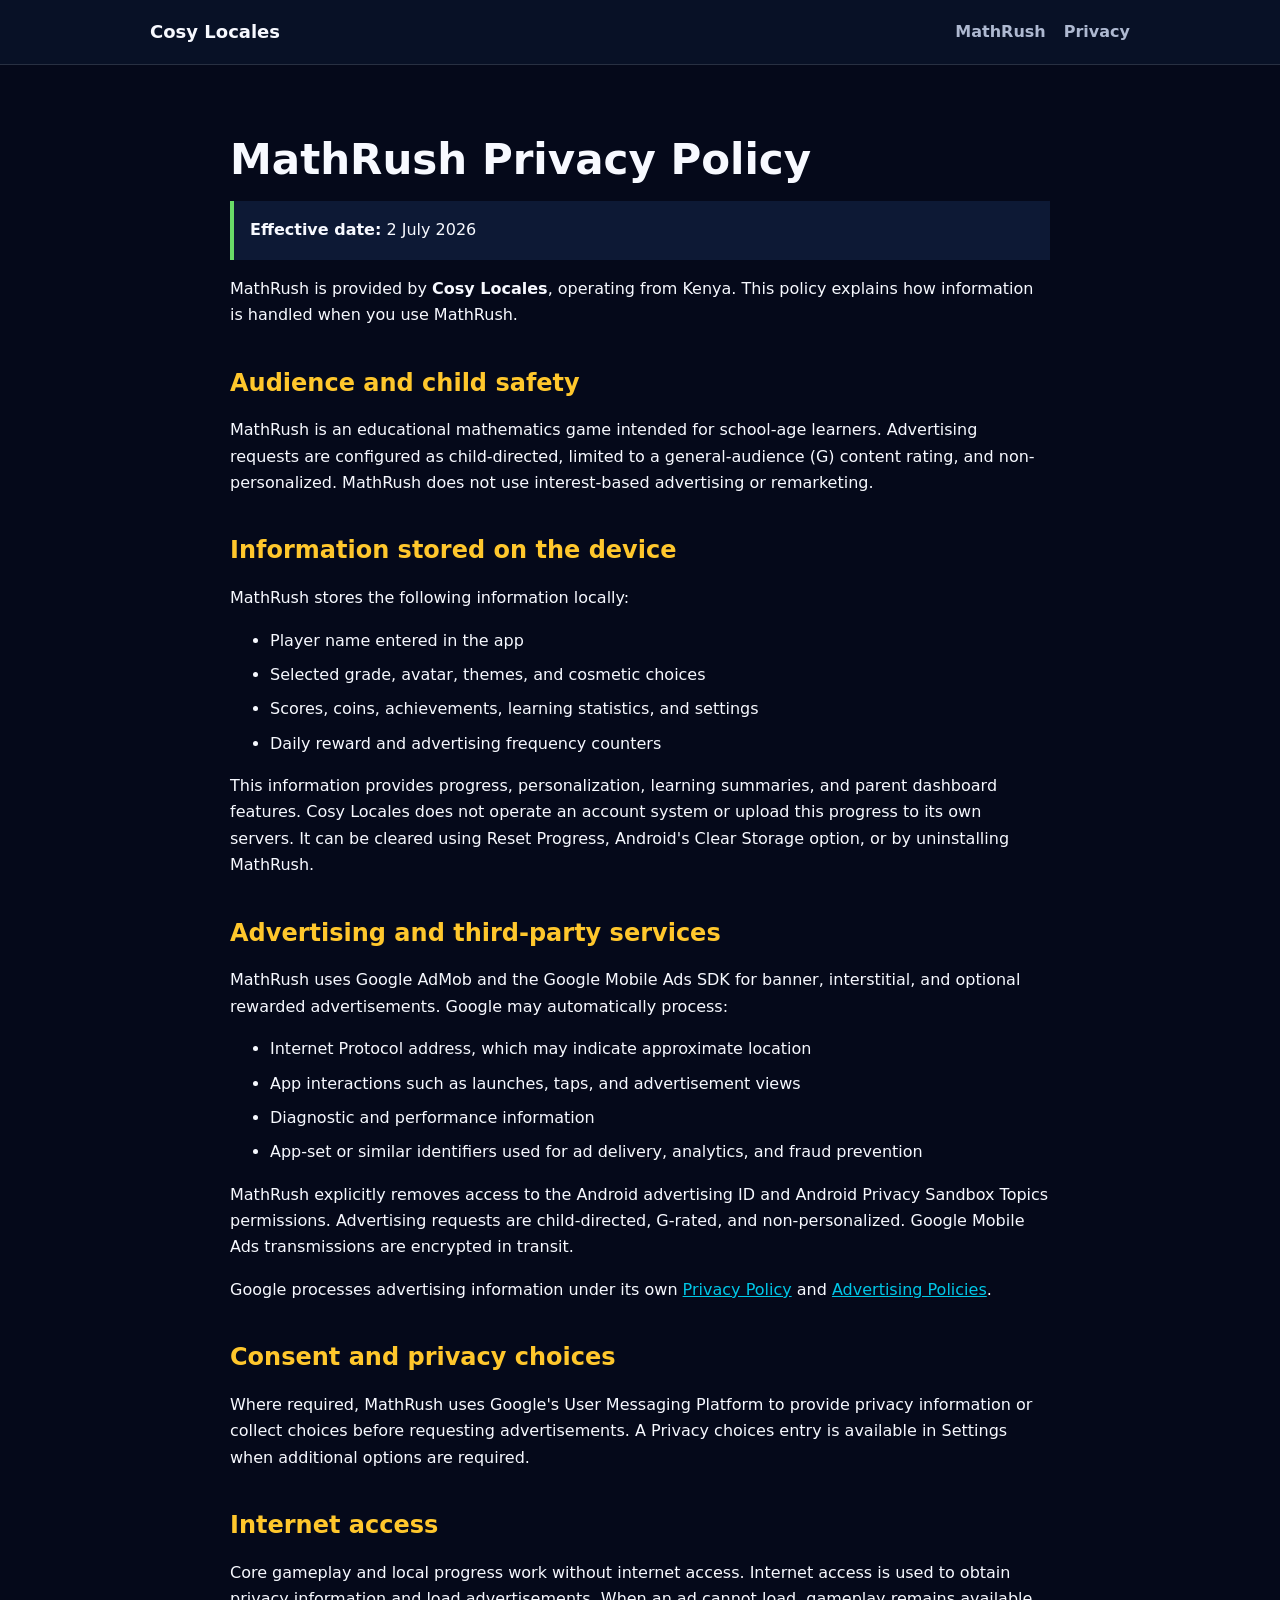
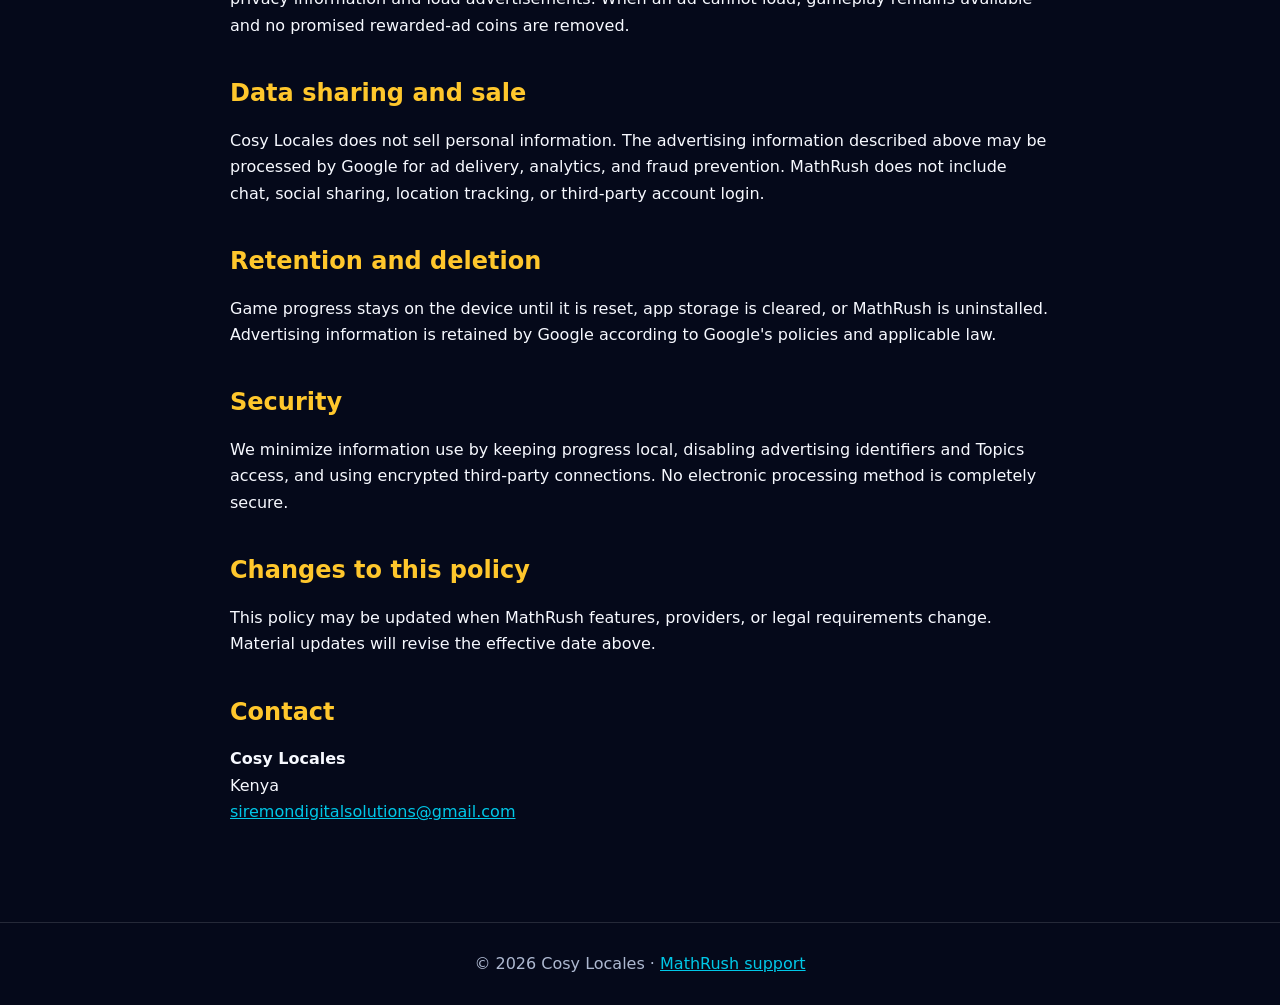
==== privacy.html @ db1fddf8 "Publish MathRush support and privacy site" ====
<!doctype html>
<html lang="en">
<head>
  <meta charset="utf-8">
  <meta name="viewport" content="width=device-width, initial-scale=1">
  <meta name="description" content="MathRush privacy policy from Cosy Locales.">
  <title>MathRush Privacy Policy | Cosy Locales</title>
  <link rel="stylesheet" href="styles.css">
</head>
<body>
  <header>
    <nav aria-label="Main navigation">
      <a class="brand" href="./">Cosy Locales</a>
      <div class="nav-links"><a href="./">MathRush</a><a href="privacy.html" aria-current="page">Privacy</a></div>
    </nav>
  </header>
  <main class="legal">
    <h1>MathRush Privacy Policy</h1>
    <p class="notice"><strong>Effective date:</strong> 2 July 2026</p>
    <p>MathRush is provided by <strong>Cosy Locales</strong>, operating from Kenya. This policy explains how information is handled when you use MathRush.</p>

    <h2>Audience and child safety</h2>
    <p>MathRush is an educational mathematics game intended for school-age learners. Advertising requests are configured as child-directed, limited to a general-audience (G) content rating, and non-personalized. MathRush does not use interest-based advertising or remarketing.</p>

    <h2>Information stored on the device</h2>
    <p>MathRush stores the following information locally:</p>
    <ul>
      <li>Player name entered in the app</li>
      <li>Selected grade, avatar, themes, and cosmetic choices</li>
      <li>Scores, coins, achievements, learning statistics, and settings</li>
      <li>Daily reward and advertising frequency counters</li>
    </ul>
    <p>This information provides progress, personalization, learning summaries, and parent dashboard features. Cosy Locales does not operate an account system or upload this progress to its own servers. It can be cleared using Reset Progress, Android's Clear Storage option, or by uninstalling MathRush.</p>

    <h2>Advertising and third-party services</h2>
    <p>MathRush uses Google AdMob and the Google Mobile Ads SDK for banner, interstitial, and optional rewarded advertisements. Google may automatically process:</p>
    <ul>
      <li>Internet Protocol address, which may indicate approximate location</li>
      <li>App interactions such as launches, taps, and advertisement views</li>
      <li>Diagnostic and performance information</li>
      <li>App-set or similar identifiers used for ad delivery, analytics, and fraud prevention</li>
    </ul>
    <p>MathRush explicitly removes access to the Android advertising ID and Android Privacy Sandbox Topics permissions. Advertising requests are child-directed, G-rated, and non-personalized. Google Mobile Ads transmissions are encrypted in transit.</p>
    <p>Google processes advertising information under its own <a href="https://policies.google.com/privacy">Privacy Policy</a> and <a href="https://policies.google.com/technologies/ads">Advertising Policies</a>.</p>

    <h2>Consent and privacy choices</h2>
    <p>Where required, MathRush uses Google's User Messaging Platform to provide privacy information or collect choices before requesting advertisements. A Privacy choices entry is available in Settings when additional options are required.</p>

    <h2>Internet access</h2>
    <p>Core gameplay and local progress work without internet access. Internet access is used to obtain privacy information and load advertisements. When an ad cannot load, gameplay remains available and no promised rewarded-ad coins are removed.</p>

    <h2>Data sharing and sale</h2>
    <p>Cosy Locales does not sell personal information. The advertising information described above may be processed by Google for ad delivery, analytics, and fraud prevention. MathRush does not include chat, social sharing, location tracking, or third-party account login.</p>

    <h2>Retention and deletion</h2>
    <p>Game progress stays on the device until it is reset, app storage is cleared, or MathRush is uninstalled. Advertising information is retained by Google according to Google's policies and applicable law.</p>

    <h2>Security</h2>
    <p>We minimize information use by keeping progress local, disabling advertising identifiers and Topics access, and using encrypted third-party connections. No electronic processing method is completely secure.</p>

    <h2>Changes to this policy</h2>
    <p>This policy may be updated when MathRush features, providers, or legal requirements change. Material updates will revise the effective date above.</p>

    <h2>Contact</h2>
    <p><strong>Cosy Locales</strong><br>Kenya<br><a href="mailto:siremondigitalsolutions@gmail.com">siremondigitalsolutions@gmail.com</a></p>
  </main>
  <footer>© 2026 Cosy Locales · <a href="./">MathRush support</a></footer>
</body>
</html>
---- styles.css ----
:root {
  color-scheme: dark;
  --bg: #05091a;
  --surface: #0d1935;
  --surface-2: #142548;
  --text: #f7f9ff;
  --muted: #aeb9d1;
  --cyan: #00c8e8;
  --yellow: #ffc72c;
  --green: #69db67;
  --pink: #ff5c7a;
  --line: rgba(255, 255, 255, 0.13);
}
* { box-sizing: border-box; }
html { scroll-behavior: smooth; }
body {
  margin: 0;
  background: var(--bg);
  color: var(--text);
  font-family: Inter, ui-sans-serif, system-ui, -apple-system, BlinkMacSystemFont, "Segoe UI", sans-serif;
  line-height: 1.65;
}
a { color: var(--cyan); }
a:hover { color: #7eeaff; }
header {
  border-bottom: 1px solid var(--line);
  background: #081126;
}
nav {
  width: min(100% - 32px, 980px);
  min-height: 64px;
  margin: auto;
  display: flex;
  align-items: center;
  justify-content: space-between;
  gap: 20px;
}
.brand {
  color: var(--text);
  font-size: 18px;
  font-weight: 900;
  text-decoration: none;
}
.nav-links { display: flex; gap: 18px; }
.nav-links a { color: var(--muted); font-weight: 700; text-decoration: none; }
main { width: min(100% - 32px, 980px); margin: auto; }
.hero {
  min-height: min(720px, calc(100vh - 64px));
  display: grid;
  align-content: center;
  justify-items: center;
  padding: 48px 0 72px;
  text-align: center;
}
.hero img { width: min(74vw, 430px); height: auto; }
h1, h2, h3 { line-height: 1.2; letter-spacing: 0; }
h1 { margin: 22px 0 10px; font-size: clamp(36px, 8vw, 68px); }
.hero p { max-width: 650px; margin: 0; color: var(--muted); font-size: 18px; }
.actions { display: flex; flex-wrap: wrap; justify-content: center; gap: 12px; margin-top: 28px; }
.button {
  min-height: 44px;
  padding: 10px 18px;
  display: inline-flex;
  align-items: center;
  justify-content: center;
  border: 1px solid var(--cyan);
  border-radius: 6px;
  background: var(--cyan);
  color: #031019;
  font-weight: 900;
  text-decoration: none;
}
.button.secondary { background: transparent; color: var(--text); border-color: var(--line); }
.band { border-top: 1px solid var(--line); padding: 56px 0; }
.band h2 { margin-top: 0; font-size: 30px; }
.grid { display: grid; grid-template-columns: repeat(3, 1fr); gap: 14px; }
.card { padding: 20px; border: 1px solid var(--line); border-radius: 8px; background: var(--surface); }
.card h3 { margin: 0 0 8px; font-size: 18px; }
.card p { margin: 0; color: var(--muted); }
.legal { width: min(100% - 32px, 820px); margin: auto; padding: 48px 0 80px; }
.legal h1 { font-size: 42px; }
.legal h2 { margin-top: 40px; color: var(--yellow); font-size: 24px; }
.legal li { margin-bottom: 8px; }
.notice { padding: 16px; border-left: 4px solid var(--green); background: var(--surface); }
footer { border-top: 1px solid var(--line); color: var(--muted); text-align: center; padding: 28px 16px; }
@media (max-width: 680px) {
  nav { align-items: flex-start; padding: 14px 0; }
  .nav-links { flex-direction: column; gap: 6px; text-align: right; }
  .hero { min-height: calc(100vh - 86px); }
  .grid { grid-template-columns: 1fr; }
  .legal h1 { font-size: 34px; }
}
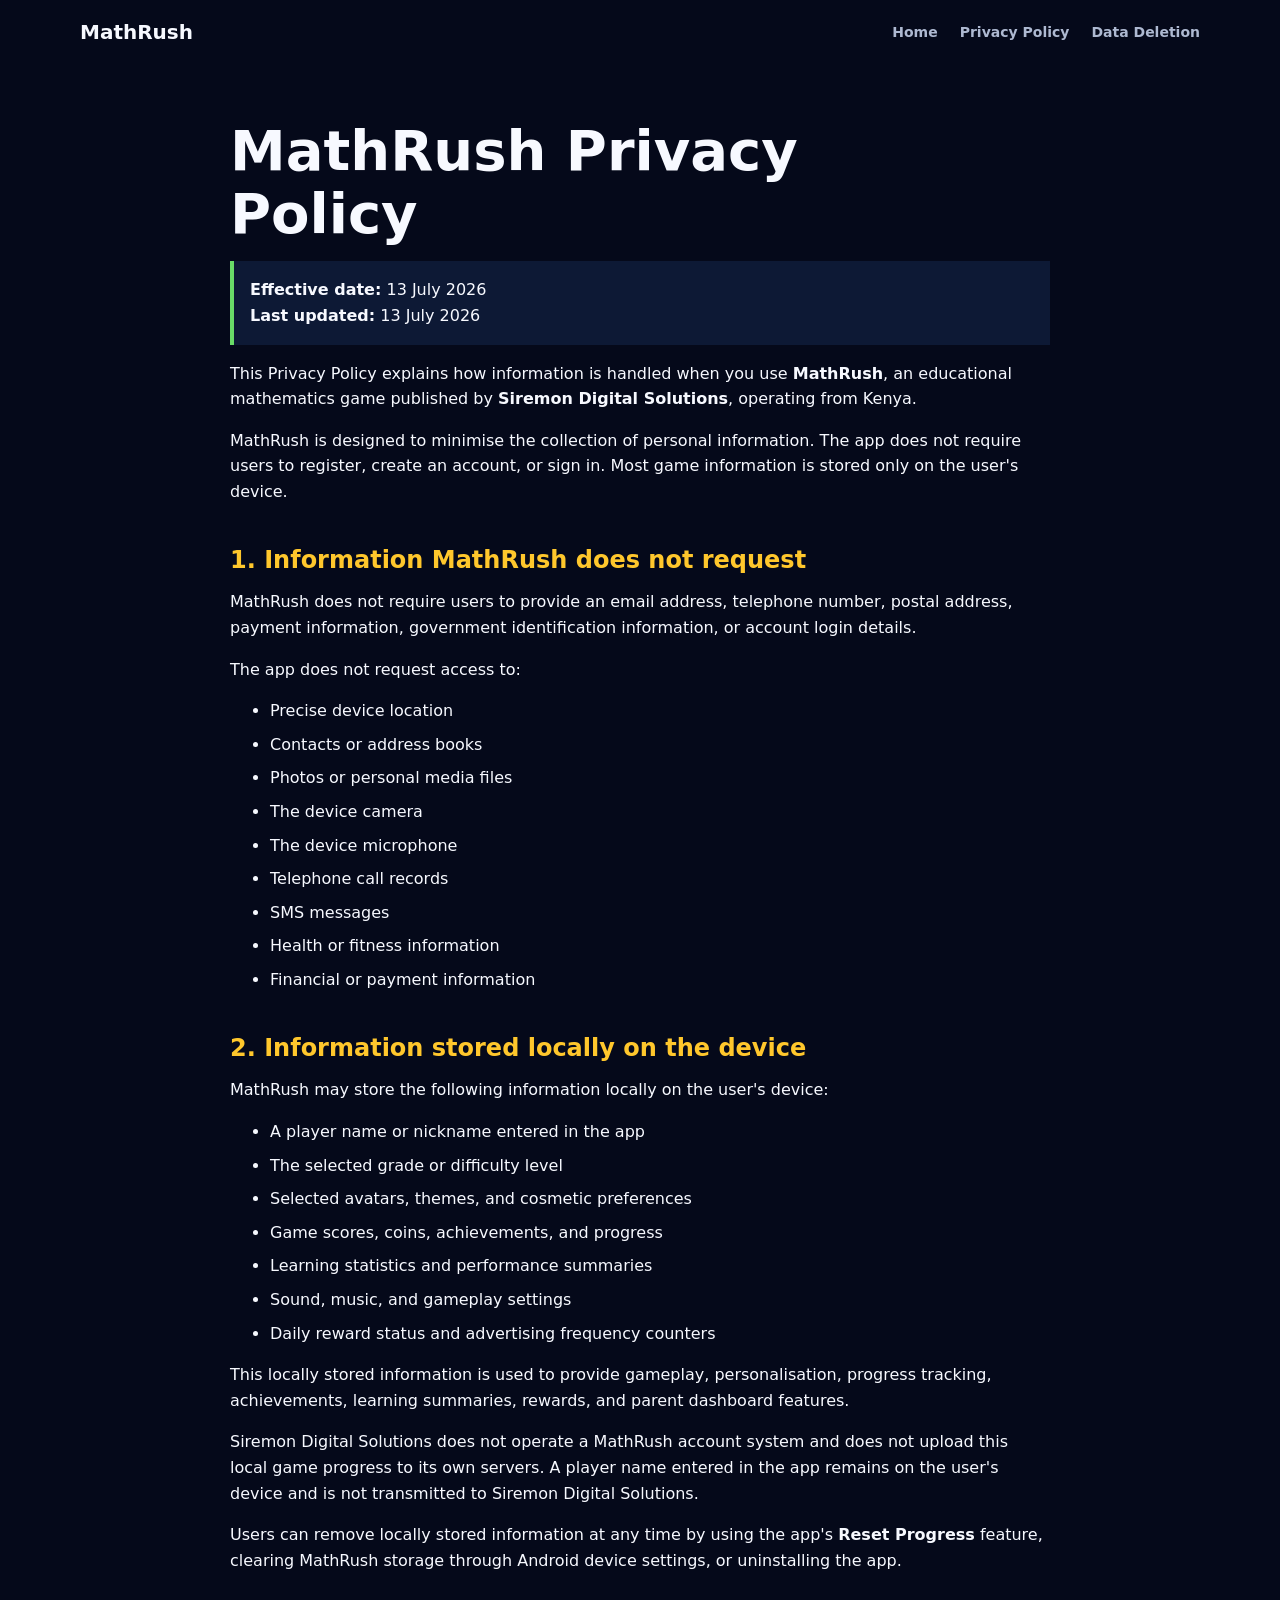
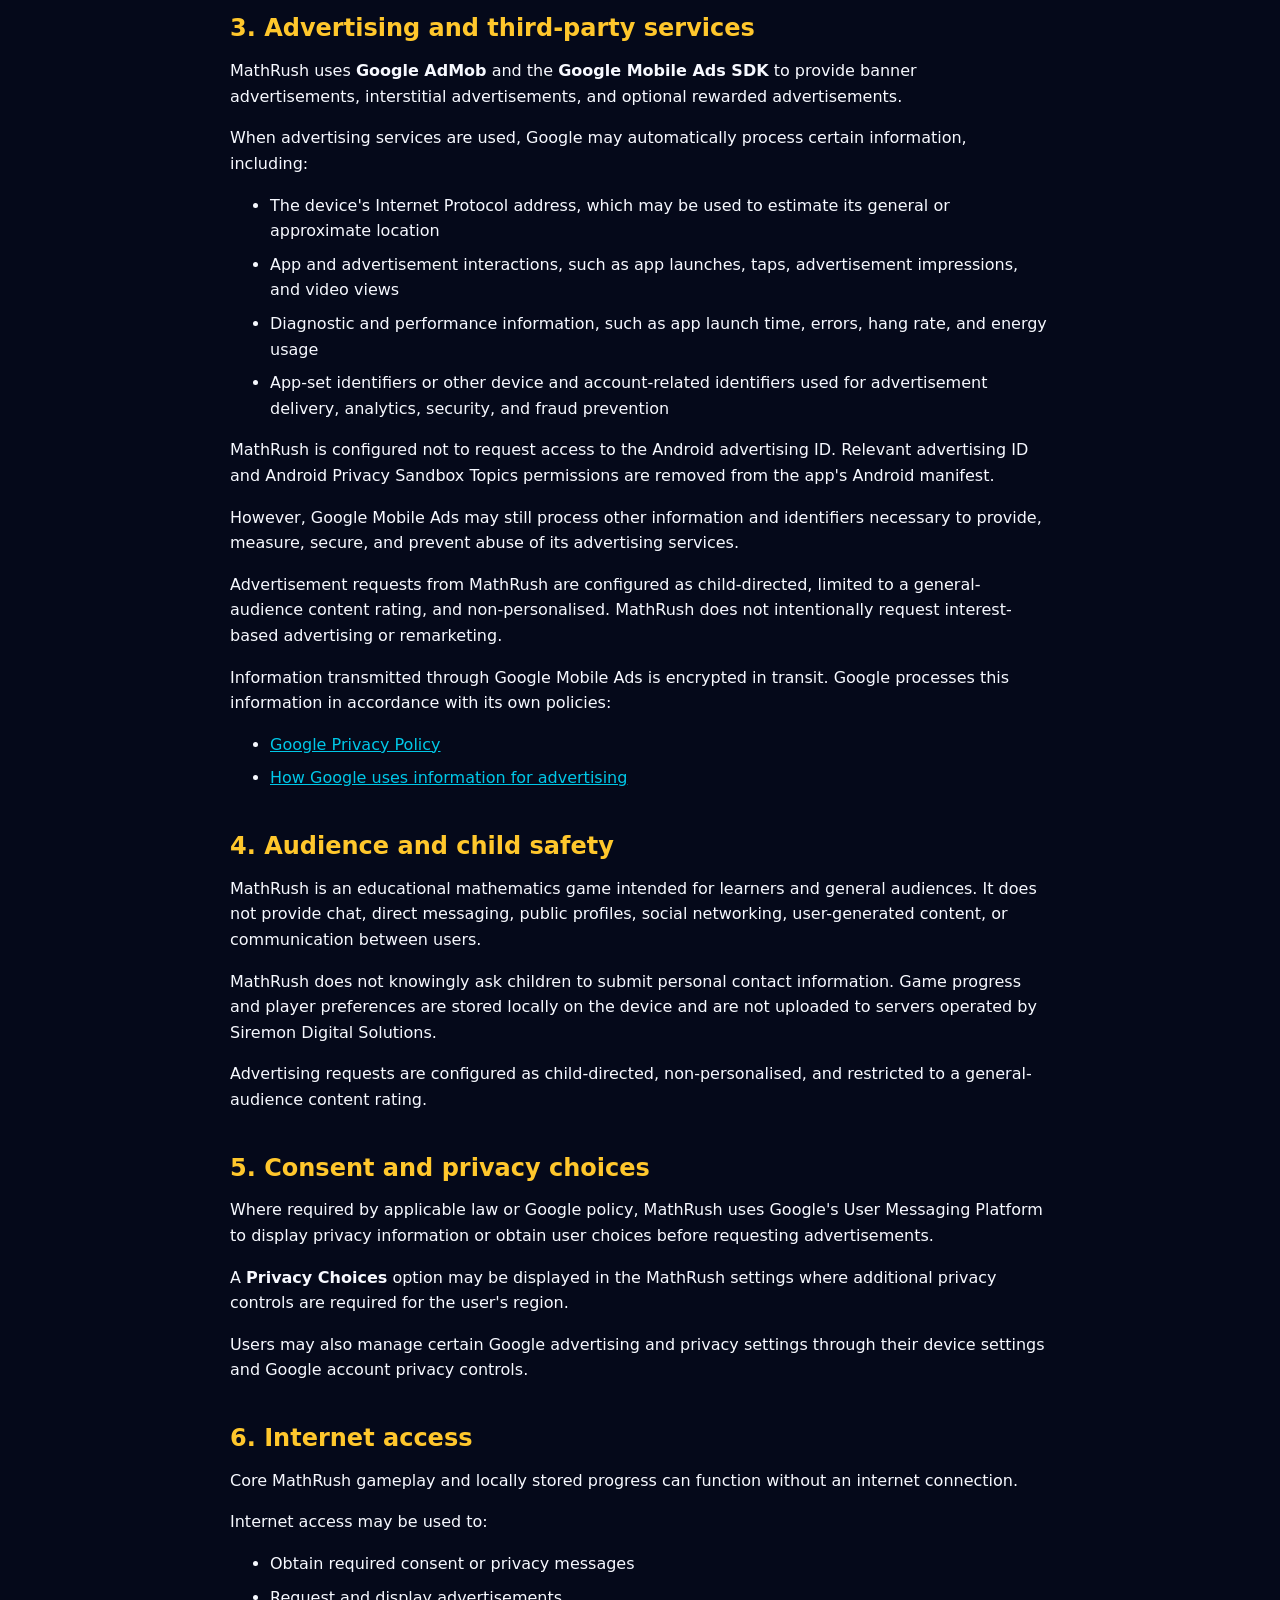
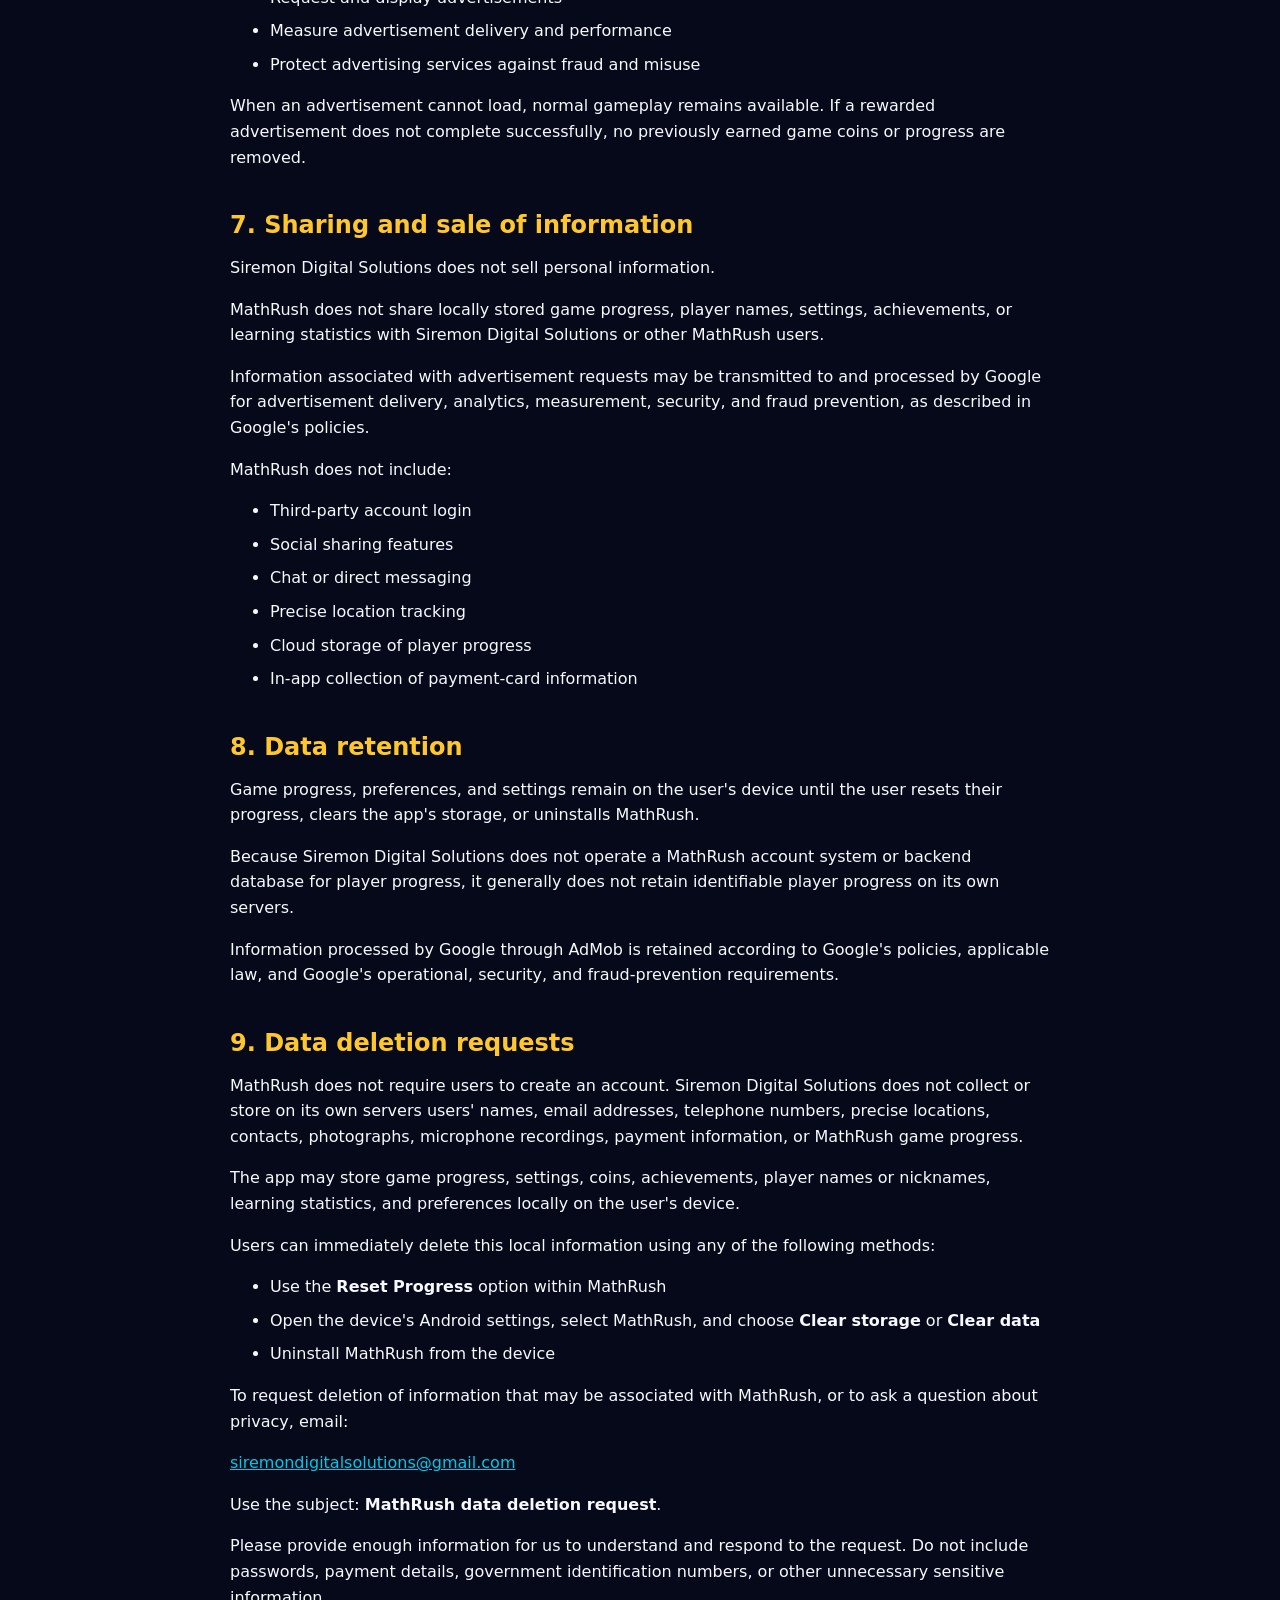
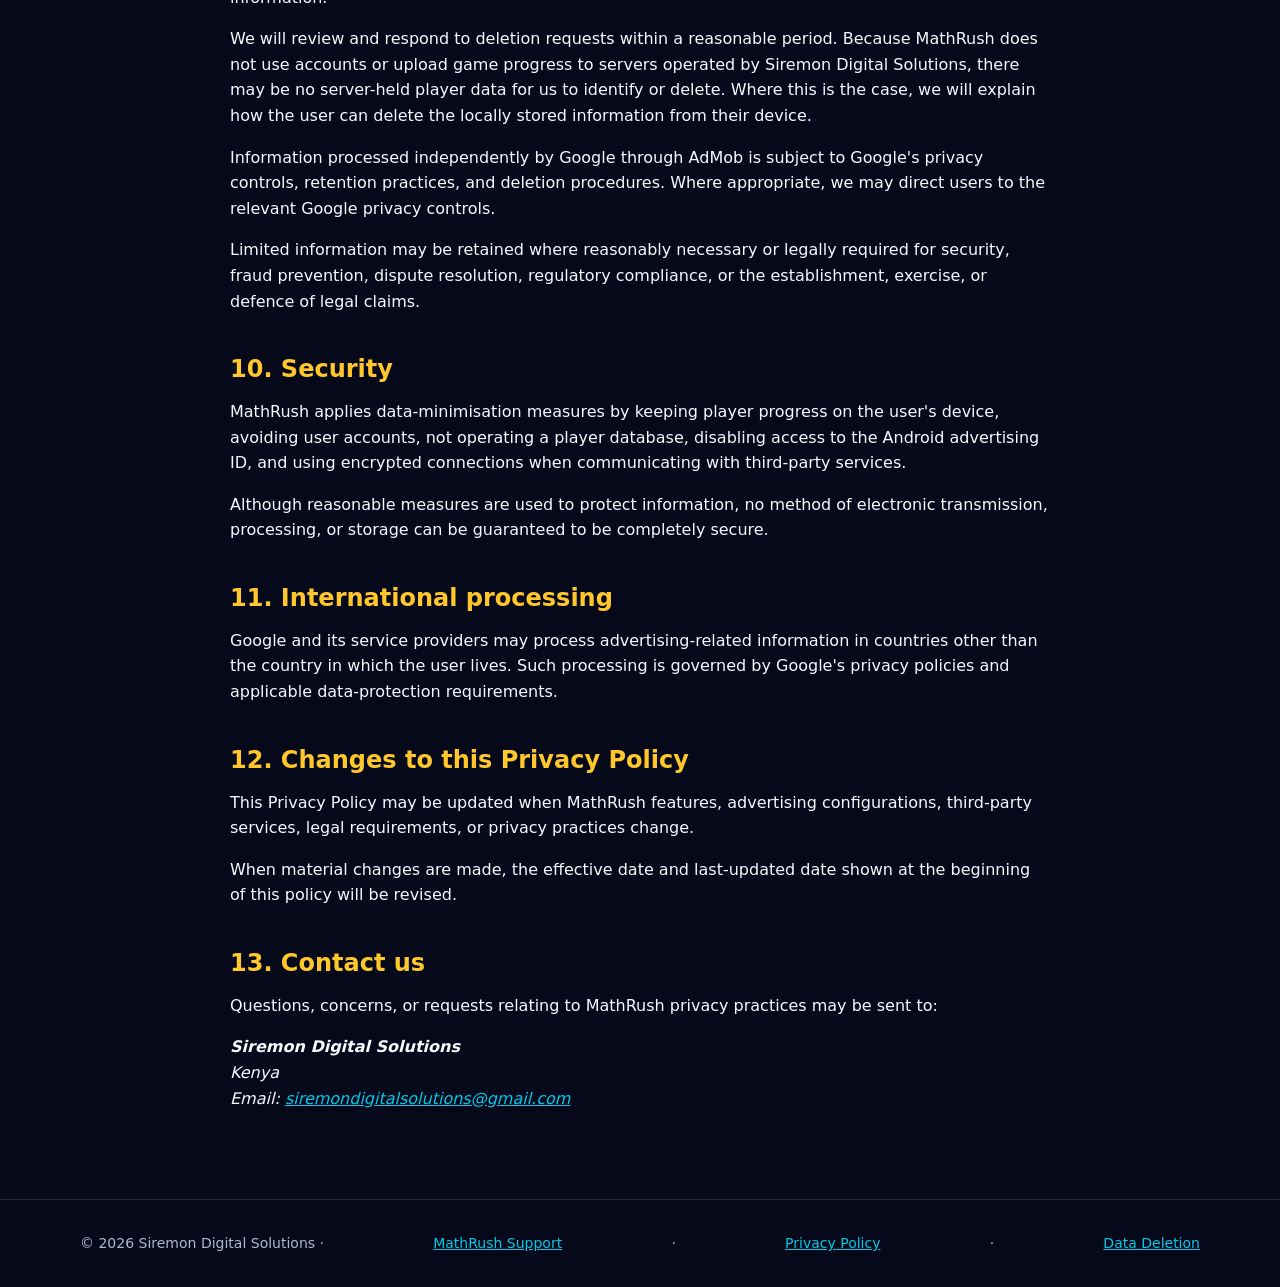
==== commit 5b6444c9: "Update privacy.html" ====
--- a/privacy.html
+++ b/privacy.html
@@ -2,68 +2,450 @@
 <html lang="en">
 <head>
   <meta charset="utf-8">
+
   <meta name="viewport" content="width=device-width, initial-scale=1">
-  <meta name="description" content="MathRush privacy policy from Cosy Locales.">
-  <title>MathRush Privacy Policy | Cosy Locales</title>
+
+  <meta
+    name="description"
+    content="Privacy Policy and data deletion information for the MathRush educational mathematics game, published by Siremon Digital Solutions."
+  >
+
+  <title>MathRush Privacy Policy | Siremon Digital Solutions</title>
+
   <link rel="stylesheet" href="styles.css">
 </head>
+
 <body>
   <header>
     <nav aria-label="Main navigation">
-      <a class="brand" href="./">Cosy Locales</a>
-      <div class="nav-links"><a href="./">MathRush</a><a href="privacy.html" aria-current="page">Privacy</a></div>
+      <a class="brand" href="./">MathRush</a>
+
+      <div class="nav-links">
+        <a href="./">Home</a>
+        <a href="privacy.html" aria-current="page">Privacy Policy</a>
+        <a href="#data-deletion">Data Deletion</a>
+      </div>
     </nav>
   </header>
+
   <main class="legal">
     <h1>MathRush Privacy Policy</h1>
-    <p class="notice"><strong>Effective date:</strong> 2 July 2026</p>
-    <p>MathRush is provided by <strong>Cosy Locales</strong>, operating from Kenya. This policy explains how information is handled when you use MathRush.</p>
-
-    <h2>Audience and child safety</h2>
-    <p>MathRush is an educational mathematics game intended for school-age learners. Advertising requests are configured as child-directed, limited to a general-audience (G) content rating, and non-personalized. MathRush does not use interest-based advertising or remarketing.</p>
-
-    <h2>Information stored on the device</h2>
-    <p>MathRush stores the following information locally:</p>
-    <ul>
-      <li>Player name entered in the app</li>
-      <li>Selected grade, avatar, themes, and cosmetic choices</li>
-      <li>Scores, coins, achievements, learning statistics, and settings</li>
-      <li>Daily reward and advertising frequency counters</li>
-    </ul>
-    <p>This information provides progress, personalization, learning summaries, and parent dashboard features. Cosy Locales does not operate an account system or upload this progress to its own servers. It can be cleared using Reset Progress, Android's Clear Storage option, or by uninstalling MathRush.</p>
-
-    <h2>Advertising and third-party services</h2>
-    <p>MathRush uses Google AdMob and the Google Mobile Ads SDK for banner, interstitial, and optional rewarded advertisements. Google may automatically process:</p>
-    <ul>
-      <li>Internet Protocol address, which may indicate approximate location</li>
-      <li>App interactions such as launches, taps, and advertisement views</li>
-      <li>Diagnostic and performance information</li>
-      <li>App-set or similar identifiers used for ad delivery, analytics, and fraud prevention</li>
-    </ul>
-    <p>MathRush explicitly removes access to the Android advertising ID and Android Privacy Sandbox Topics permissions. Advertising requests are child-directed, G-rated, and non-personalized. Google Mobile Ads transmissions are encrypted in transit.</p>
-    <p>Google processes advertising information under its own <a href="https://policies.google.com/privacy">Privacy Policy</a> and <a href="https://policies.google.com/technologies/ads">Advertising Policies</a>.</p>
-
-    <h2>Consent and privacy choices</h2>
-    <p>Where required, MathRush uses Google's User Messaging Platform to provide privacy information or collect choices before requesting advertisements. A Privacy choices entry is available in Settings when additional options are required.</p>
-
-    <h2>Internet access</h2>
-    <p>Core gameplay and local progress work without internet access. Internet access is used to obtain privacy information and load advertisements. When an ad cannot load, gameplay remains available and no promised rewarded-ad coins are removed.</p>
-
-    <h2>Data sharing and sale</h2>
-    <p>Cosy Locales does not sell personal information. The advertising information described above may be processed by Google for ad delivery, analytics, and fraud prevention. MathRush does not include chat, social sharing, location tracking, or third-party account login.</p>
-
-    <h2>Retention and deletion</h2>
-    <p>Game progress stays on the device until it is reset, app storage is cleared, or MathRush is uninstalled. Advertising information is retained by Google according to Google's policies and applicable law.</p>
-
-    <h2>Security</h2>
-    <p>We minimize information use by keeping progress local, disabling advertising identifiers and Topics access, and using encrypted third-party connections. No electronic processing method is completely secure.</p>
-
-    <h2>Changes to this policy</h2>
-    <p>This policy may be updated when MathRush features, providers, or legal requirements change. Material updates will revise the effective date above.</p>
-
-    <h2>Contact</h2>
-    <p><strong>Cosy Locales</strong><br>Kenya<br><a href="mailto:siremondigitalsolutions@gmail.com">siremondigitalsolutions@gmail.com</a></p>
+
+    <p class="notice">
+      <strong>Effective date:</strong> 13 July 2026<br>
+      <strong>Last updated:</strong> 13 July 2026
+    </p>
+
+    <p>
+      This Privacy Policy explains how information is handled when you use
+      <strong>MathRush</strong>, an educational mathematics game published by
+      <strong>Siremon Digital Solutions</strong>, operating from Kenya.
+    </p>
+
+    <p>
+      MathRush is designed to minimise the collection of personal information.
+      The app does not require users to register, create an account, or sign in.
+      Most game information is stored only on the user's device.
+    </p>
+
+    <h2>1. Information MathRush does not request</h2>
+
+    <p>
+      MathRush does not require users to provide an email address, telephone
+      number, postal address, payment information, government identification
+      information, or account login details.
+    </p>
+
+    <p>
+      The app does not request access to:
+    </p>
+
+    <ul>
+      <li>Precise device location</li>
+      <li>Contacts or address books</li>
+      <li>Photos or personal media files</li>
+      <li>The device camera</li>
+      <li>The device microphone</li>
+      <li>Telephone call records</li>
+      <li>SMS messages</li>
+      <li>Health or fitness information</li>
+      <li>Financial or payment information</li>
+    </ul>
+
+    <h2>2. Information stored locally on the device</h2>
+
+    <p>
+      MathRush may store the following information locally on the user's
+      device:
+    </p>
+
+    <ul>
+      <li>A player name or nickname entered in the app</li>
+      <li>The selected grade or difficulty level</li>
+      <li>Selected avatars, themes, and cosmetic preferences</li>
+      <li>Game scores, coins, achievements, and progress</li>
+      <li>Learning statistics and performance summaries</li>
+      <li>Sound, music, and gameplay settings</li>
+      <li>Daily reward status and advertising frequency counters</li>
+    </ul>
+
+    <p>
+      This locally stored information is used to provide gameplay,
+      personalisation, progress tracking, achievements, learning summaries,
+      rewards, and parent dashboard features.
+    </p>
+
+    <p>
+      Siremon Digital Solutions does not operate a MathRush account system and
+      does not upload this local game progress to its own servers. A player name
+      entered in the app remains on the user's device and is not transmitted to
+      Siremon Digital Solutions.
+    </p>
+
+    <p>
+      Users can remove locally stored information at any time by using the
+      app's <strong>Reset Progress</strong> feature, clearing MathRush storage
+      through Android device settings, or uninstalling the app.
+    </p>
+
+    <h2>3. Advertising and third-party services</h2>
+
+    <p>
+      MathRush uses <strong>Google AdMob</strong> and the
+      <strong>Google Mobile Ads SDK</strong> to provide banner advertisements,
+      interstitial advertisements, and optional rewarded advertisements.
+    </p>
+
+    <p>
+      When advertising services are used, Google may automatically process
+      certain information, including:
+    </p>
+
+    <ul>
+      <li>
+        The device's Internet Protocol address, which may be used to estimate
+        its general or approximate location
+      </li>
+
+      <li>
+        App and advertisement interactions, such as app launches, taps,
+        advertisement impressions, and video views
+      </li>
+
+      <li>
+        Diagnostic and performance information, such as app launch time,
+        errors, hang rate, and energy usage
+      </li>
+
+      <li>
+        App-set identifiers or other device and account-related identifiers
+        used for advertisement delivery, analytics, security, and fraud
+        prevention
+      </li>
+    </ul>
+
+    <p>
+      MathRush is configured not to request access to the Android advertising
+      ID. Relevant advertising ID and Android Privacy Sandbox Topics
+      permissions are removed from the app's Android manifest.
+    </p>
+
+    <p>
+      However, Google Mobile Ads may still process other information and
+      identifiers necessary to provide, measure, secure, and prevent abuse of
+      its advertising services.
+    </p>
+
+    <p>
+      Advertisement requests from MathRush are configured as child-directed,
+      limited to a general-audience content rating, and non-personalised.
+      MathRush does not intentionally request interest-based advertising or
+      remarketing.
+    </p>
+
+    <p>
+      Information transmitted through Google Mobile Ads is encrypted in transit.
+      Google processes this information in accordance with its own policies:
+    </p>
+
+    <ul>
+      <li>
+        <a
+          href="https://policies.google.com/privacy"
+          target="_blank"
+          rel="noopener noreferrer"
+        >
+          Google Privacy Policy
+        </a>
+      </li>
+
+      <li>
+        <a
+          href="https://policies.google.com/technologies/ads"
+          target="_blank"
+          rel="noopener noreferrer"
+        >
+          How Google uses information for advertising
+        </a>
+      </li>
+    </ul>
+
+    <h2>4. Audience and child safety</h2>
+
+    <p>
+      MathRush is an educational mathematics game intended for learners and
+      general audiences. It does not provide chat, direct messaging, public
+      profiles, social networking, user-generated content, or communication
+      between users.
+    </p>
+
+    <p>
+      MathRush does not knowingly ask children to submit personal contact
+      information. Game progress and player preferences are stored locally on
+      the device and are not uploaded to servers operated by Siremon Digital
+      Solutions.
+    </p>
+
+    <p>
+      Advertising requests are configured as child-directed,
+      non-personalised, and restricted to a general-audience content rating.
+    </p>
+
+    <h2>5. Consent and privacy choices</h2>
+
+    <p>
+      Where required by applicable law or Google policy, MathRush uses Google's
+      User Messaging Platform to display privacy information or obtain user
+      choices before requesting advertisements.
+    </p>
+
+    <p>
+      A <strong>Privacy Choices</strong> option may be displayed in the
+      MathRush settings where additional privacy controls are required for the
+      user's region.
+    </p>
+
+    <p>
+      Users may also manage certain Google advertising and privacy settings
+      through their device settings and Google account privacy controls.
+    </p>
+
+    <h2>6. Internet access</h2>
+
+    <p>
+      Core MathRush gameplay and locally stored progress can function without
+      an internet connection.
+    </p>
+
+    <p>
+      Internet access may be used to:
+    </p>
+
+    <ul>
+      <li>Obtain required consent or privacy messages</li>
+      <li>Request and display advertisements</li>
+      <li>Measure advertisement delivery and performance</li>
+      <li>Protect advertising services against fraud and misuse</li>
+    </ul>
+
+    <p>
+      When an advertisement cannot load, normal gameplay remains available. If
+      a rewarded advertisement does not complete successfully, no previously
+      earned game coins or progress are removed.
+    </p>
+
+    <h2>7. Sharing and sale of information</h2>
+
+    <p>
+      Siremon Digital Solutions does not sell personal information.
+    </p>
+
+    <p>
+      MathRush does not share locally stored game progress, player names,
+      settings, achievements, or learning statistics with Siremon Digital
+      Solutions or other MathRush users.
+    </p>
+
+    <p>
+      Information associated with advertisement requests may be transmitted to
+      and processed by Google for advertisement delivery, analytics,
+      measurement, security, and fraud prevention, as described in Google's
+      policies.
+    </p>
+
+    <p>
+      MathRush does not include:
+    </p>
+
+    <ul>
+      <li>Third-party account login</li>
+      <li>Social sharing features</li>
+      <li>Chat or direct messaging</li>
+      <li>Precise location tracking</li>
+      <li>Cloud storage of player progress</li>
+      <li>In-app collection of payment-card information</li>
+    </ul>
+
+    <h2>8. Data retention</h2>
+
+    <p>
+      Game progress, preferences, and settings remain on the user's device
+      until the user resets their progress, clears the app's storage, or
+      uninstalls MathRush.
+    </p>
+
+    <p>
+      Because Siremon Digital Solutions does not operate a MathRush account
+      system or backend database for player progress, it generally does not
+      retain identifiable player progress on its own servers.
+    </p>
+
+    <p>
+      Information processed by Google through AdMob is retained according to
+      Google's policies, applicable law, and Google's operational, security,
+      and fraud-prevention requirements.
+    </p>
+
+    <section id="data-deletion">
+      <h2>9. Data deletion requests</h2>
+
+      <p>
+        MathRush does not require users to create an account. Siremon Digital
+        Solutions does not collect or store on its own servers users' names,
+        email addresses, telephone numbers, precise locations, contacts,
+        photographs, microphone recordings, payment information, or MathRush
+        game progress.
+      </p>
+
+      <p>
+        The app may store game progress, settings, coins, achievements, player
+        names or nicknames, learning statistics, and preferences locally on the
+        user's device.
+      </p>
+
+      <p>
+        Users can immediately delete this local information using any of the
+        following methods:
+      </p>
+
+      <ul>
+        <li>Use the <strong>Reset Progress</strong> option within MathRush</li>
+
+        <li>
+          Open the device's Android settings, select MathRush, and choose
+          <strong>Clear storage</strong> or <strong>Clear data</strong>
+        </li>
+
+        <li>Uninstall MathRush from the device</li>
+      </ul>
+
+      <p>
+        To request deletion of information that may be associated with
+        MathRush, or to ask a question about privacy, email:
+      </p>
+
+      <p>
+        <a
+          href="mailto:siremondigitalsolutions@gmail.com?subject=MathRush%20data%20deletion%20request"
+        >
+          siremondigitalsolutions@gmail.com
+        </a>
+      </p>
+
+      <p>
+        Use the subject:
+        <strong>MathRush data deletion request</strong>.
+      </p>
+
+      <p>
+        Please provide enough information for us to understand and respond to
+        the request. Do not include passwords, payment details, government
+        identification numbers, or other unnecessary sensitive information.
+      </p>
+
+      <p>
+        We will review and respond to deletion requests within a reasonable
+        period. Because MathRush does not use accounts or upload game progress
+        to servers operated by Siremon Digital Solutions, there may be no
+        server-held player data for us to identify or delete. Where this is the
+        case, we will explain how the user can delete the locally stored
+        information from their device.
+      </p>
+
+      <p>
+        Information processed independently by Google through AdMob is subject
+        to Google's privacy controls, retention practices, and deletion
+        procedures. Where appropriate, we may direct users to the relevant
+        Google privacy controls.
+      </p>
+
+      <p>
+        Limited information may be retained where reasonably necessary or
+        legally required for security, fraud prevention, dispute resolution,
+        regulatory compliance, or the establishment, exercise, or defence of
+        legal claims.
+      </p>
+    </section>
+
+    <h2>10. Security</h2>
+
+    <p>
+      MathRush applies data-minimisation measures by keeping player progress on
+      the user's device, avoiding user accounts, not operating a player
+      database, disabling access to the Android advertising ID, and using
+      encrypted connections when communicating with third-party services.
+    </p>
+
+    <p>
+      Although reasonable measures are used to protect information, no method
+      of electronic transmission, processing, or storage can be guaranteed to
+      be completely secure.
+    </p>
+
+    <h2>11. International processing</h2>
+
+    <p>
+      Google and its service providers may process advertising-related
+      information in countries other than the country in which the user lives.
+      Such processing is governed by Google's privacy policies and applicable
+      data-protection requirements.
+    </p>
+
+    <h2>12. Changes to this Privacy Policy</h2>
+
+    <p>
+      This Privacy Policy may be updated when MathRush features, advertising
+      configurations, third-party services, legal requirements, or privacy
+      practices change.
+    </p>
+
+    <p>
+      When material changes are made, the effective date and last-updated date
+      shown at the beginning of this policy will be revised.
+    </p>
+
+    <h2>13. Contact us</h2>
+
+    <p>
+      Questions, concerns, or requests relating to MathRush privacy practices
+      may be sent to:
+    </p>
+
+    <address>
+      <strong>Siremon Digital Solutions</strong><br>
+      Kenya<br>
+      Email:
+      <a href="mailto:siremondigitalsolutions@gmail.com">
+        siremondigitalsolutions@gmail.com
+      </a>
+    </address>
   </main>
-  <footer>© 2026 Cosy Locales · <a href="./">MathRush support</a></footer>
+
+  <footer>
+    © 2026 Siremon Digital Solutions ·
+    <a href="./">MathRush Support</a> ·
+    <a href="privacy.html">Privacy Policy</a> ·
+    <a href="#data-deletion">Data Deletion</a>
+  </footer>
 </body>
-</html>+</html>
--- a/styles.css
+++ b/styles.css
@@ -9,8 +9,10 @@
   --yellow: #ffc72c;
   --green: #69db67;
   --pink: #ff5c7a;
-  --line: rgba(255, 255, 255, 0.13);
-}
+  --line: rgba(255, 255, 255, 0.14);
+  --content: 1120px;
+}
+
 * { box-sizing: border-box; }
 html { scroll-behavior: smooth; }
 body {
@@ -18,48 +20,86 @@
   background: var(--bg);
   color: var(--text);
   font-family: Inter, ui-sans-serif, system-ui, -apple-system, BlinkMacSystemFont, "Segoe UI", sans-serif;
-  line-height: 1.65;
+  line-height: 1.6;
 }
 a { color: var(--cyan); }
-a:hover { color: #7eeaff; }
-header {
+a:hover { color: #8cecff; }
+
+.site-header {
+  position: sticky;
+  top: 0;
+  z-index: 20;
   border-bottom: 1px solid var(--line);
-  background: #081126;
+  background: rgba(5, 9, 26, 0.94);
+  backdrop-filter: blur(14px);
 }
 nav {
-  width: min(100% - 32px, 980px);
+  width: min(calc(100% - 32px), var(--content));
   min-height: 64px;
   margin: auto;
   display: flex;
   align-items: center;
   justify-content: space-between;
-  gap: 20px;
+  gap: 24px;
 }
 .brand {
   color: var(--text);
-  font-size: 18px;
+  font-size: 20px;
   font-weight: 900;
   text-decoration: none;
 }
-.nav-links { display: flex; gap: 18px; }
-.nav-links a { color: var(--muted); font-weight: 700; text-decoration: none; }
-main { width: min(100% - 32px, 980px); margin: auto; }
+.nav-links { display: flex; align-items: center; gap: 22px; }
+.nav-links a { color: var(--muted); font-size: 14px; font-weight: 750; text-decoration: none; }
+
 .hero {
-  min-height: min(720px, calc(100vh - 64px));
+  position: relative;
+  min-height: min(780px, calc(88vh - 32px));
   display: grid;
-  align-content: center;
-  justify-items: center;
-  padding: 48px 0 72px;
-  text-align: center;
-}
-.hero img { width: min(74vw, 430px); height: auto; }
-h1, h2, h3 { line-height: 1.2; letter-spacing: 0; }
-h1 { margin: 22px 0 10px; font-size: clamp(36px, 8vw, 68px); }
-.hero p { max-width: 650px; margin: 0; color: var(--muted); font-size: 18px; }
-.actions { display: flex; flex-wrap: wrap; justify-content: center; gap: 12px; margin-top: 28px; }
+  align-items: end;
+  overflow: hidden;
+  border-bottom: 1px solid var(--line);
+  background: #020513;
+}
+.hero-media {
+  position: absolute;
+  inset: 0;
+  background-image: linear-gradient(90deg, rgba(2, 5, 19, 0.92) 0%, rgba(2, 5, 19, 0.36) 50%, rgba(2, 5, 19, 0.7) 100%), url("mathrush-logo.webp");
+  background-repeat: no-repeat;
+  background-position: center;
+  background-size: min(76vh, 760px);
+}
+.hero-media::after {
+  content: "";
+  position: absolute;
+  inset: auto 0 0;
+  height: 38%;
+  background: linear-gradient(transparent, #05091a);
+}
+.hero-copy {
+  position: relative;
+  z-index: 1;
+  width: min(calc(100% - 32px), var(--content));
+  margin: 0 auto;
+  padding: 60px 0 72px;
+}
+.eyebrow {
+  margin: 0 0 8px;
+  color: var(--cyan);
+  font-size: 13px;
+  font-weight: 850;
+  text-transform: uppercase;
+  letter-spacing: 0;
+}
+h1, h2, h3 { margin-top: 0; line-height: 1.12; letter-spacing: 0; }
+h1 { max-width: 700px; margin-bottom: 6px; font-size: clamp(54px, 10vw, 104px); }
+h2 { margin-bottom: 16px; font-size: clamp(32px, 5vw, 52px); }
+h3 { margin-bottom: 10px; font-size: 21px; }
+.hero-lead { margin: 0; color: var(--yellow); font-size: clamp(20px, 3vw, 30px); font-weight: 850; }
+.hero-detail { max-width: 560px; margin: 12px 0 0; color: var(--muted); font-size: 17px; }
+.actions { display: flex; flex-wrap: wrap; gap: 12px; margin-top: 28px; }
 .button {
-  min-height: 44px;
-  padding: 10px 18px;
+  min-height: 46px;
+  padding: 11px 18px;
   display: inline-flex;
   align-items: center;
   justify-content: center;
@@ -67,26 +107,111 @@
   border-radius: 6px;
   background: var(--cyan);
   color: #031019;
-  font-weight: 900;
+  font-weight: 850;
   text-decoration: none;
 }
-.button.secondary { background: transparent; color: var(--text); border-color: var(--line); }
-.band { border-top: 1px solid var(--line); padding: 56px 0; }
-.band h2 { margin-top: 0; font-size: 30px; }
-.grid { display: grid; grid-template-columns: repeat(3, 1fr); gap: 14px; }
-.card { padding: 20px; border: 1px solid var(--line); border-radius: 8px; background: var(--surface); }
-.card h3 { margin: 0 0 8px; font-size: 18px; }
-.card p { margin: 0; color: var(--muted); }
-.legal { width: min(100% - 32px, 820px); margin: auto; padding: 48px 0 80px; }
-.legal h1 { font-size: 42px; }
-.legal h2 { margin-top: 40px; color: var(--yellow); font-size: 24px; }
+.button.secondary { border-color: rgba(255,255,255,.3); background: rgba(5,9,26,.78); color: var(--text); }
+
+.proof-band {
+  width: min(100%, var(--content));
+  margin: -24px auto 0;
+  position: relative;
+  z-index: 2;
+  display: grid;
+  grid-template-columns: repeat(4, 1fr);
+  border: 1px solid var(--line);
+  border-radius: 8px;
+  background: var(--surface);
+}
+.proof-band div { padding: 20px 24px; border-right: 1px solid var(--line); }
+.proof-band div:last-child { border-right: 0; }
+.proof-band strong, .proof-band span { display: block; }
+.proof-band strong { color: var(--yellow); font-size: 24px; }
+.proof-band span { color: var(--muted); font-size: 13px; }
+
+.section { width: min(calc(100% - 32px), var(--content)); margin: auto; padding: 92px 0; }
+.section-heading { max-width: 760px; margin-bottom: 34px; }
+.section-heading.compact { margin-bottom: 28px; }
+.section-heading > p:last-child, .family-copy > p:last-child, .support-band p { color: var(--muted); font-size: 17px; }
+.feature-grid { display: grid; grid-template-columns: repeat(2, 1fr); gap: 14px; }
+.feature {
+  min-height: 250px;
+  padding: 28px;
+  border: 1px solid var(--line);
+  border-radius: 8px;
+  background: var(--surface);
+}
+.feature-primary { grid-column: span 2; min-height: 280px; background: #102345; }
+.feature-number { display: block; margin-bottom: 42px; color: var(--cyan); font-weight: 900; }
+.feature p { max-width: 680px; margin: 0; color: var(--muted); }
+.mechanic-strip { display: flex; flex-wrap: wrap; gap: 8px; margin-top: 26px; }
+.mechanic-strip span { padding: 6px 10px; border: 1px solid rgba(0,200,232,.35); border-radius: 4px; color: #c7f8ff; font-size: 13px; font-weight: 750; }
+
+.progression-band { border-top: 1px solid var(--line); }
+.progress-list { border-top: 1px solid var(--line); }
+.progress-list article { display: grid; grid-template-columns: minmax(230px, .7fr) 1.3fr; gap: 30px; padding: 25px 0; border-bottom: 1px solid var(--line); }
+.progress-list h3, .progress-list p { margin: 0; }
+.progress-list p { color: var(--muted); }
+.progress-list article:nth-child(1) h3 { color: var(--green); }
+.progress-list article:nth-child(2) h3 { color: var(--yellow); }
+.progress-list article:nth-child(3) h3 { color: var(--cyan); }
+.progress-list article:nth-child(4) h3 { color: #c69cff; }
+
+.family-band { display: grid; grid-template-columns: 1.15fr .85fr; gap: 64px; border-top: 1px solid var(--line); }
+.family-facts { margin: 0; }
+.family-facts div { padding: 18px 0; border-bottom: 1px solid var(--line); }
+.family-facts dt { color: var(--yellow); font-weight: 850; }
+.family-facts dd { margin: 5px 0 0; color: var(--muted); }
+
+.support-band { display: flex; align-items: end; justify-content: space-between; gap: 40px; border-top: 1px solid var(--line); }
+.support-band > div:first-child { max-width: 670px; }
+.support-actions { display: flex; flex-direction: column; align-items: flex-start; gap: 14px; flex: 0 0 auto; }
+.text-link { font-weight: 800; }
+
+.legal { width: min(calc(100% - 32px), 820px); margin: auto; padding: 56px 0 88px; }
+.legal h1 { font-size: clamp(38px, 7vw, 56px); }
+.legal h2 { margin-top: 42px; color: var(--yellow); font-size: 24px; }
 .legal li { margin-bottom: 8px; }
 .notice { padding: 16px; border-left: 4px solid var(--green); background: var(--surface); }
-footer { border-top: 1px solid var(--line); color: var(--muted); text-align: center; padding: 28px 16px; }
-@media (max-width: 680px) {
-  nav { align-items: flex-start; padding: 14px 0; }
-  .nav-links { flex-direction: column; gap: 6px; text-align: right; }
-  .hero { min-height: calc(100vh - 86px); }
-  .grid { grid-template-columns: 1fr; }
-  .legal h1 { font-size: 34px; }
+
+footer {
+  min-height: 88px;
+  padding: 24px max(16px, calc((100% - var(--content)) / 2));
+  display: flex;
+  align-items: center;
+  justify-content: space-between;
+  gap: 20px;
+  border-top: 1px solid var(--line);
+  color: var(--muted);
+  font-size: 14px;
+}
+
+@media (max-width: 760px) {
+  .site-header { position: static; }
+  nav { min-height: auto; padding: 14px 0; align-items: flex-start; }
+  .nav-links { max-width: 220px; flex-wrap: wrap; justify-content: flex-end; gap: 8px 14px; }
+  .hero { min-height: 700px; }
+  .hero-media { background-image: linear-gradient(180deg, rgba(2,5,19,.12) 0%, rgba(2,5,19,.34) 48%, #05091a 76%), url("mathrush-logo.webp"); background-position: center 7%; background-size: min(94vw, 540px); }
+  .hero-copy { padding-bottom: 52px; }
+  .proof-band { width: calc(100% - 32px); grid-template-columns: repeat(2, 1fr); }
+  .proof-band div:nth-child(2) { border-right: 0; }
+  .proof-band div:nth-child(-n+2) { border-bottom: 1px solid var(--line); }
+  .section { padding: 68px 0; }
+  .feature-grid { grid-template-columns: 1fr; }
+  .feature-primary { grid-column: auto; }
+  .progress-list article { grid-template-columns: 1fr; gap: 8px; }
+  .family-band { grid-template-columns: 1fr; gap: 28px; }
+  .support-band { align-items: flex-start; flex-direction: column; }
+  footer { align-items: flex-start; flex-direction: column; }
+}
+
+@media (max-width: 430px) {
+  .nav-links a:first-child, .nav-links a:nth-child(2) { display: none; }
+  .hero { min-height: 650px; }
+  .hero-copy { padding-top: 300px; }
+  h1 { font-size: 54px; }
+  .actions { flex-direction: column; align-items: stretch; }
+  .proof-band div { padding: 16px; }
+  .feature { min-height: 0; padding: 22px; }
+  .feature-number { margin-bottom: 24px; }
 }
